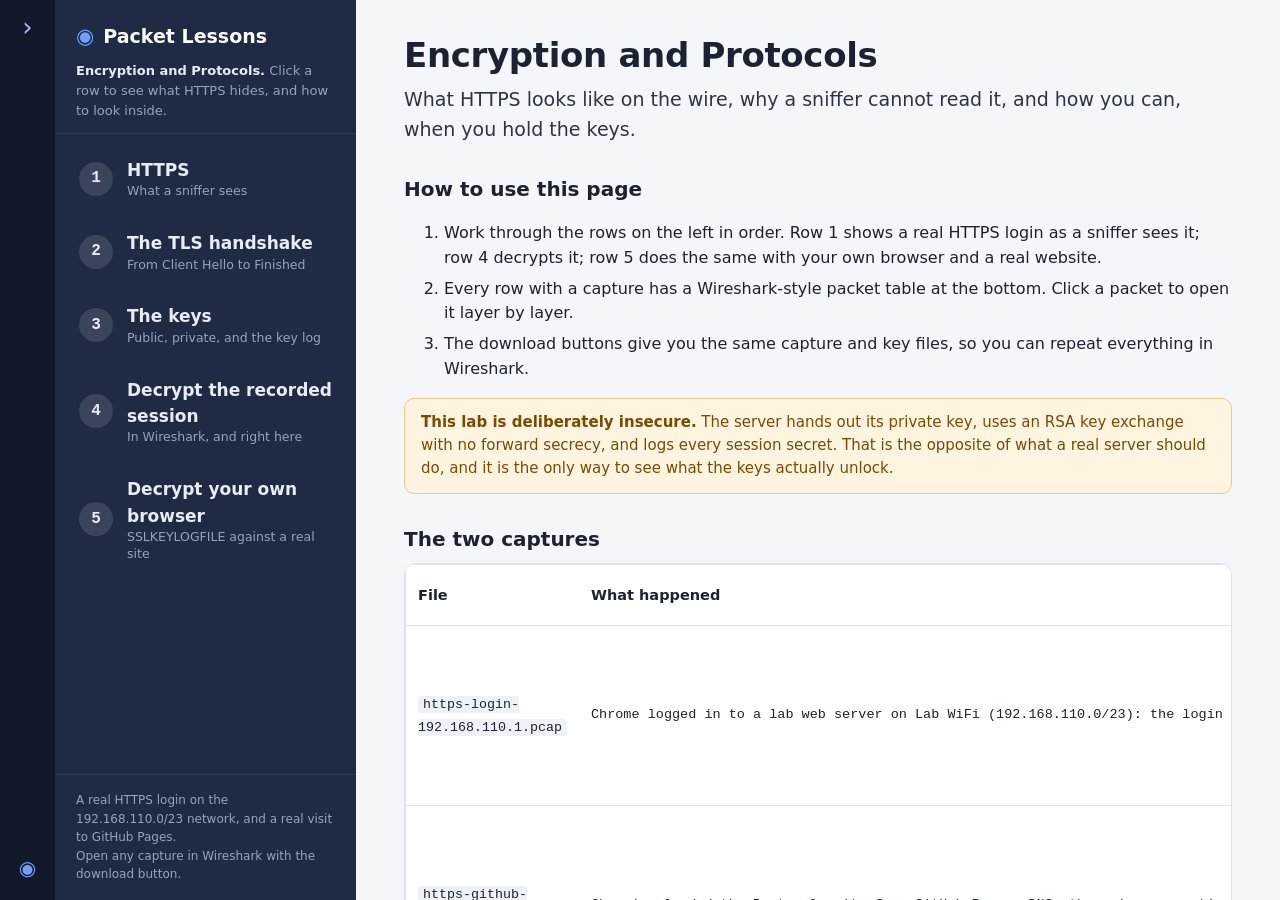
==== site/index.html @ d4c945ca "Encryption and Protocols: HTTPS demo container plus a static companion site for GitHub Pages The con" ====
<!DOCTYPE html>
<html lang="en">
<head>
  <meta charset="utf-8">
  <meta name="viewport" content="width=device-width, initial-scale=1">
  <title>Encryption and Protocols</title>
  <link rel="stylesheet" href="style.css">
</head>
<body>
  <div class="app">
    <button id="menu-btn" class="rail" type="button" aria-label="Open site menu" aria-expanded="false" aria-controls="sitemenu">
      <span class="rail-chevron" aria-hidden="true">&#8250;</span>
      <span class="rail-logo" aria-hidden="true">&#9673;</span>
    </button>
    <nav id="sitemenu" class="sitemenu" aria-label="Sites"></nav>
    <aside class="side">
      <div class="brand">
        <a href="#" class="brand-link"><span class="logo" aria-hidden="true">&#9673;</span><span>Packet Lessons</span></a>
        <p class="brand-sub"><b>Encryption and Protocols.</b> Click a row to see what HTTPS hides, and how to look inside.</p>
      </div>
      <nav id="nav" class="nav" aria-label="Lessons"></nav>
      <div class="side-foot">
        A real HTTPS login on the <span id="net-cidr">lab</span> network, and a real visit to GitHub Pages.<br>
        Open any capture in Wireshark with the download button.
      </div>
    </aside>
    <main id="main" class="main" aria-live="polite"></main>
  </div>

  <script src="pcap.js"></script>
  <script src="tls.js"></script>
  <script src="lessons.js"></script>
  <script src="app.js"></script>
</body>
</html>
---- site/style.css ----
/* Packet Lessons: two-column teaching layout */

:root {
  --ink: #1b2233;
  --muted: #5b6577;
  --line: #dde3ec;
  --bg: #f4f6fa;
  --panel: #ffffff;
  --side: #1f2a44;
  --side-ink: #e8ecf5;
  --side-muted: #97a3bd;
  --accent: #2f6fed;
  --accent-soft: #e6eefc;
  --mono: ui-monospace, "SF Mono", Menlo, Consolas, "Liberation Mono", monospace;
  --sans: system-ui, -apple-system, "Segoe UI", Roboto, Ubuntu, sans-serif;
}

* { box-sizing: border-box; }
html, body { height: 100%; margin: 0; }
body { font-family: var(--sans); color: var(--ink); background: var(--bg); font-size: 16px; line-height: 1.55; }

.app { display: grid; grid-template-columns: 56px 300px 1fr; height: 100vh; position: relative; overflow: hidden; }

/* ---------- left column ---------- */

.side { background: var(--side); color: var(--side-ink); display: flex; flex-direction: column; overflow-y: auto; }
.brand { padding: 20px 20px 12px; border-bottom: 1px solid rgba(255,255,255,.08); }
.brand-link { color: #fff; text-decoration: none; font-weight: 700; font-size: 19px; display: flex; align-items: center; gap: 9px; }
.logo { color: #6ea0ff; font-size: 21px; }
.brand-sub { margin: 8px 0 0; color: var(--side-muted); font-size: 13px; }
.brand-sub b { color: var(--side-ink); }

/* ---------- full-height rail with the expanding site menu ---------- */

.rail {
  position: relative; z-index: 30; background: #111827; color: var(--side-ink);
  display: flex; flex-direction: column; align-items: center; padding: 14px 0 16px; gap: 14px;
  border: 0; border-right: 1px solid rgba(255,255,255,.08); font: inherit; cursor: pointer;
  transition: background .15s;
}
.rail:hover { background: #172035; }
.rail:focus-visible { outline: 2px solid #6ea0ff; outline-offset: -3px; }
.rail.open { background: #172035; }
.rail-chevron { font-size: 26px; line-height: 1; color: #9dbcff; transition: transform .22s ease; }
.rail.open .rail-chevron { transform: rotate(180deg); }
.rail-logo { margin-top: auto; color: #6ea0ff; font-size: 20px; }

/* The panel lives under the rail and slides out from beneath it, top to bottom. */
.sitemenu {
  position: absolute; top: 0; bottom: 0; left: 56px; width: 272px; z-index: 25;
  background: #111827; border-right: 1px solid rgba(255,255,255,.12);
  box-shadow: 10px 0 30px rgba(0,0,0,.35); padding: 18px 12px;
  display: flex; flex-direction: column; gap: 4px;
  visibility: hidden; opacity: 0; transform: translateX(-100%);
  transition: transform .22s ease, opacity .18s ease, visibility 0s linear .22s;
}
.sitemenu.open { visibility: visible; opacity: 1; transform: none; transition-delay: 0s; }
.sitemenu-title { font-size: 11px; text-transform: uppercase; letter-spacing: .1em; color: var(--side-muted); padding: 4px 12px 8px; }
.menu-item {
  display: flex; align-items: center; justify-content: space-between; gap: 10px;
  padding: 11px 12px; border-radius: 8px; color: var(--side-ink); text-decoration: none; font-size: 15px; font-weight: 600;
}
a.menu-item:hover { background: rgba(255,255,255,.08); }
a.menu-item:focus-visible { outline: 2px solid #6ea0ff; outline-offset: -2px; }
.menu-item.current { color: #fff; background: rgba(47,111,237,.25); }
.menu-item small { flex: 0 0 auto; white-space: nowrap; font-size: 10px; font-weight: 600; text-transform: uppercase; letter-spacing: .05em; border-radius: 5px; padding: 2px 6px; background: rgba(255,255,255,.1); color: var(--side-muted); }
.menu-item.current small { color: #cfe0ff; background: rgba(47,111,237,.35); }
.menu-item.soon { color: var(--side-muted); cursor: default; }
.sitemenu-foot { margin-top: auto; font-size: 12px; color: var(--side-muted); padding: 8px 12px; }

.nav { padding: 10px; display: flex; flex-direction: column; gap: 4px; }
.row {
  display: flex; align-items: center; gap: 14px; width: 100%; text-align: left;
  background: transparent; border: 1px solid transparent; border-radius: 10px;
  color: var(--side-ink); padding: 12px 12px; cursor: pointer; font: inherit;
  transition: background .12s;
}
.row:hover { background: rgba(255,255,255,.07); }
.row:focus-visible { outline: 2px solid #6ea0ff; outline-offset: 1px; }
.row.active { background: var(--accent); border-color: var(--accent); color: #fff; }
.row .num {
  flex: 0 0 34px; height: 34px; border-radius: 50%; display: grid; place-items: center;
  background: rgba(255,255,255,.12); font-weight: 700; font-family: var(--mono);
}
.row.active .num { background: rgba(255,255,255,.25); }
.row .text { display: flex; flex-direction: column; min-width: 0; }
.row .title { font-weight: 700; font-size: 17px; }
.row .sub { font-size: 12.5px; color: var(--side-muted); line-height: 1.35; }
.row.active .sub { color: rgba(255,255,255,.85); }
.side-foot { margin-top: auto; padding: 16px 20px; font-size: 12px; color: var(--side-muted); border-top: 1px solid rgba(255,255,255,.08); }

/* ---------- right column ---------- */

.main { overflow-y: auto; padding: 36px 48px 80px; }
.lesson, .welcome { max-width: 960px; margin: 0 auto; }

h1 { font-size: 34px; margin: 0 0 8px; line-height: 1.15; letter-spacing: -.01em; }
h1 small { display: block; font-size: 17px; font-weight: 500; color: var(--muted); margin-top: 4px; }
h2 { font-size: 20px; margin: 30px 0 8px; }
.crumb { color: var(--muted); font-size: 13px; text-transform: uppercase; letter-spacing: .08em; margin: 0 0 6px; }
.lead { font-size: 19px; color: #2c3547; margin: 10px 0 18px; }
p { margin: 0 0 12px; }
code { font-family: var(--mono); font-size: .92em; background: #eef1f6; padding: 1px 5px; border-radius: 4px; }

.facts { display: grid; grid-template-columns: 1fr 1fr; gap: 12px; margin: 12px 0 8px; }
.facts > div { background: var(--panel); border: 1px solid var(--line); border-radius: 10px; padding: 12px 14px; }
.facts .k { display: block; font-size: 12px; text-transform: uppercase; letter-spacing: .06em; color: var(--muted); margin-bottom: 4px; }
.facts .v { font-size: 14.5px; }

section { margin-bottom: 6px; }
.lookfor li { margin-bottom: 6px; }

/* welcome */
.welcome ol li, .welcome ul li { margin-bottom: 6px; }
table.lab { border-collapse: collapse; font-size: 14.5px; background: var(--panel); border: 1px solid var(--line); border-radius: 8px; }
table.lab th, table.lab td { text-align: left; padding: 8px 12px; border-bottom: 1px solid var(--line); }
table.lab td:nth-child(2), table.lab td:nth-child(3) { font-family: var(--mono); font-size: 13.5px; white-space: nowrap; }
table.lab td.note { color: var(--muted); font-size: 13px; }
table.lab { width: 100%; }
.banner { border-radius: 10px; padding: 12px 16px; margin: 0 0 12px; font-size: 15px; border: 1px solid; }
.banner.ok { background: #e6f7ec; border-color: #9ad4ae; color: #14532d; }
.banner.warn { background: #fff4e0; border-color: #f0c882; color: #7a4a00; }
table.lab.live tr.primary td { background: #f3f7ff; }
.tag { display: inline-block; font-family: var(--sans); font-size: 11px; background: var(--accent-soft); color: var(--accent); border-radius: 6px; padding: 1px 7px; margin-left: 6px; vertical-align: middle; }
.tag.off { background: #fbeaea; color: #b3261e; }
table.lab.live { border: 0; width: 100%; }
table.lab.live td { font-family: var(--mono); font-size: 13px; white-space: nowrap; }
table.lab.live td:first-child, table.lab.live td:nth-child(2) { font-family: var(--sans); font-size: 14px; }
.netfacts { grid-template-columns: repeat(3, 1fr); }
.netfacts .v { font-family: var(--mono); font-size: 14px; }
@media (max-width: 860px) { .netfacts { grid-template-columns: 1fr; } }

/* ---------- sequence diagram ---------- */

.diagram { background: var(--panel); border: 1px solid var(--line); border-radius: 12px; padding: 12px 8px; overflow-x: auto; }
svg.seq { width: 100%; height: auto; display: block; margin: 0 auto; font-family: var(--sans); color: var(--accent); }
svg.seq .actor { font-size: 15px; font-weight: 700; fill: var(--ink); }
svg.seq .addr { font-size: 12px; fill: var(--muted); font-family: var(--mono); }
svg.seq .life { stroke: var(--line); stroke-width: 2; }
svg.seq .msg { stroke: currentColor; stroke-width: 2; }
svg.seq .msg.dashed { stroke-dasharray: 5 4; color: #7b8aa8; }
svg.seq .msg.bcast { color: #d9762b; }
svg.seq .origin { fill: #d9762b; }
svg.seq marker.arrow path { fill: var(--accent); }
svg.seq marker.arrow-bcast path { fill: #d9762b; }
svg.seq marker.arrow-dashed path { fill: #7b8aa8; }
svg.seq .label { font-size: 12.5px; fill: var(--ink); }
svg.seq .stepno { font-size: 11px; fill: var(--muted); font-family: var(--mono); }

/* ---------- packet assembly animation ---------- */

.asm { background: var(--panel); border: 1px solid var(--line); border-radius: 12px; padding: 16px 18px 14px; margin: 6px 0 16px; }
.asm-caption { display: flex; align-items: flex-start; gap: 12px; min-height: 52px; margin-bottom: 12px; font-size: 15px; }
.asm-dots { display: flex; gap: 5px; padding-top: 7px; flex: 0 0 auto; }
.asm-dots i { width: 8px; height: 8px; border-radius: 50%; background: var(--line); transition: background .3s; }
.asm-dots i.on { background: var(--accent); }
.asm-text { flex: 1; }

.asm-bar { display: flex; justify-content: flex-end; align-items: stretch; height: 158px; gap: 0; overflow: hidden; }
.seg {
  flex: 0 0 0%; opacity: 0; min-width: 0; overflow: hidden;
  border: 2px solid transparent; border-radius: 8px; padding: 8px 8px 6px;
  transition: flex-basis .7s cubic-bezier(.2,.8,.2,1), opacity .5s;
  white-space: nowrap; line-height: 1.35;
}
.seg:not(.on) { padding-left: 0; padding-right: 0; border-left-width: 0; border-right-width: 0; margin-left: 0; }
.seg.on { flex-basis: var(--w); opacity: 1; margin-left: 3px; }
.seg-name { font-weight: 700; font-size: 13.5px; }
.seg-bytes { font-family: var(--mono); font-size: 12px; opacity: .75; margin-bottom: 6px; }
.seg-fields { display: flex; flex-direction: column; gap: 2px; font-family: var(--mono); font-size: 11.5px; }
.seg-fields span { overflow: hidden; text-overflow: ellipsis; }
.seg-eth  { background: #e9f2ff; border-color: #8fb4ee; }
.seg-ip   { background: #e7e6ff; border-color: #a29ce8; }
.seg-icmp { background: #fce0ff; border-color: #d98ee6; }
.seg-data { background: #f2f4f7; border-color: #c4ccd8; }
.seg-udp  { background: #daeeff; border-color: #7fb6e8; }
.seg-tcp  { background: #e7e6ff; border-color: #a29ce8; }
.seg-opts { background: #f1f0ff; border-color: #c2bdf0; }
.seg-arp  { background: #faf0d7; border-color: #e0c27a; }
.seg-pad  { background: #f7f7f7; border-color: #d0d0d0; color: #6b7280; }
.seg-ghost { background: repeating-linear-gradient(45deg, #fff, #fff 6px, #fbeaea 6px, #fbeaea 12px); border: 2px dashed #d9534f; color: #b3261e; }
.seg-ghost .seg-name { text-decoration: line-through; }

.asm-total { margin-top: 10px; font-size: 13.5px; color: var(--muted); text-align: right; }
.asm-total b { color: var(--ink); font-family: var(--mono); font-size: 15px; }
.asm.done .asm-bar { animation: asm-send 1.2s ease-in-out; }
@keyframes asm-send { 0% { transform: translateX(0); } 50% { transform: translateX(14px); } 100% { transform: translateX(0); } }

@media (max-width: 860px) {
  .asm-bar { height: 176px; }
  .seg-fields { font-size: 10.5px; }
}

/* ---------- packet table ---------- */

.packets-head { display: flex; align-items: center; justify-content: space-between; gap: 12px; }
.dl {
  background: var(--accent); color: #fff; text-decoration: none; font-weight: 600; font-size: 14px;
  padding: 8px 14px; border-radius: 8px; white-space: nowrap;
}
.dl:hover { background: #245bd0; }
.hint { color: var(--muted); font-size: 13.5px; margin: 4px 0 10px; }

.table-wrap { background: var(--panel); border: 1px solid var(--line); border-radius: 12px; overflow-x: auto; }
table.pk { border-collapse: collapse; width: 100%; font-family: var(--mono); font-size: 13px; }
table.pk thead th {
  position: sticky; top: 0; background: #eef1f6; text-align: left; padding: 8px 10px;
  font-weight: 700; border-bottom: 1px solid var(--line); font-family: var(--sans); font-size: 12.5px;
}
table.pk td { padding: 6px 10px; border-bottom: 1px solid #edf0f5; white-space: nowrap; vertical-align: top; }
table.pk td.n, table.pk td.t { text-align: right; color: var(--muted); }
table.pk td.p { font-weight: 700; }
table.pk td.info { white-space: normal; min-width: 260px; }
tr.pkt { cursor: pointer; }
tr.pkt:hover td { filter: brightness(.96); }
tr.pkt:focus-visible { outline: 2px solid var(--accent); outline-offset: -2px; }
tr.pkt.open td { font-weight: 600; }

/* Wireshark-like row tints, by protocol */
tr.proto-icmp td { background: #fce0ff; }
tr.proto-arp  td { background: #faf0d7; }
tr.proto-tcp  td { background: #e7e6ff; }
tr.proto-udp  td { background: #daeeff; }
tr.proto-dns  td { background: #daeeff; }
tr.proto-dhcp td { background: #d6f0f8; }
tr.proto-http td { background: #e4ffc7; }

tr.proto-tftp td { background: #ffe8d1; }

tr.fold td { background: #fff; text-align: center; padding: 6px; }
.fold-btn { font: inherit; font-size: 13.5px; color: var(--accent); background: var(--accent-soft); border: 1px solid #c9d8f7; border-radius: 8px; padding: 6px 14px; cursor: pointer; }
.fold-btn:hover { background: #d8e5fb; }
img.rebuilt { display: block; max-width: 100%; border-radius: 12px; border: 1px solid var(--line); box-shadow: 0 6px 24px rgba(31,42,68,.15); }

tr.det td { background: #fbfcfe; padding: 0; white-space: normal; }
.det-inner { padding: 10px 14px 14px 46px; font-family: var(--sans); font-size: 14px; }
.frame-line { color: var(--muted); font-size: 13px; margin-bottom: 8px; }
.sec { margin-top: 8px; border-left: 3px solid var(--accent-soft); padding-left: 12px; }
.sec-title { font-weight: 700; margin-bottom: 4px; }
table.kv { border-collapse: collapse; }
table.kv th { text-align: left; font-weight: 500; color: var(--muted); padding: 2px 16px 2px 0; white-space: nowrap; vertical-align: top; }
table.kv td { padding: 2px 0; font-family: var(--mono); font-size: 13px; }
.loading, .error { padding: 16px; margin: 0; color: var(--muted); }
.error { color: #b3261e; }

/* ---------- small screens ---------- */

@media (max-width: 860px) {
  .app { grid-template-columns: 1fr; height: auto; overflow: visible; }
  .rail { flex-direction: row; padding: 10px 14px; gap: 12px; position: sticky; top: 0; width: 100%; }
  .rail-chevron { transform: rotate(90deg); }
  .rail.open .rail-chevron { transform: rotate(-90deg); }
  .rail-logo { margin-top: 0; margin-left: auto; }
  .sitemenu { position: fixed; top: 50px; bottom: auto; left: 0; width: 100%; transform: translateY(-110%); box-shadow: 0 12px 30px rgba(0,0,0,.35); }
  .side { position: static; }
  .nav { flex-direction: row; overflow-x: auto; }
  .row { min-width: 180px; }
  .side-foot { display: none; }
  .main { padding: 24px 18px 60px; }
  .facts { grid-template-columns: 1fr; }
  h1 { font-size: 28px; }
}

/* ---------- Encryption and Protocols: extra pieces ---------- */
.steps { padding-left: 22px; margin: 6px 0 14px; }
.steps li { margin-bottom: 8px; }
.keyfile { background: #0f172a; color: #e2e8f0; font-family: ui-monospace, Menlo, Consolas, monospace; font-size: 12px; line-height: 1.5; padding: 12px 14px; border-radius: 10px; overflow-x: auto; white-space: pre; margin: 8px 0 14px; }
.files { display: flex; flex-wrap: wrap; align-items: center; gap: 6px 10px; margin: 6px 0 14px; }
.file-note { color: var(--muted, #5b6577); font-size: 13px; margin-right: 14px; }
.dl-group { display: flex; flex-wrap: wrap; gap: 8px; }
.dl.alt { background: #d9762b; }
table.compare th { text-align: left; }
table.compare td, table.compare th { vertical-align: top; }
.hex { font-family: ui-monospace, Menlo, Consolas, monospace; font-size: 12px; white-space: pre; margin: 0; overflow-x: auto; }
.welcome .banner { margin: 14px 0 20px; }

/* decrypted view, in the spirit of Wireshark's Follow Stream: client red, server blue */
.decrypt { margin: 10px 0 16px; }
.dec-head { display: flex; align-items: center; gap: 12px; flex-wrap: wrap; margin-bottom: 10px; }
.dec-key { font-size: 13px; font-weight: 600; padding: 4px 10px; border-radius: 999px; }
.dec-key.ok { background: #e6f7ec; color: #14532d; border: 1px solid #9ad4ae; }
.dec-key.bad { background: #fdecec; color: #7f1d1d; border: 1px solid #f3b4b4; }
.key-toggle { font: inherit; font-size: 13px; padding: 5px 12px; border-radius: 8px; border: 1px solid var(--line, #dde3ec); background: #fff; cursor: pointer; }
.key-toggle:hover { border-color: var(--accent, #2f6fed); color: var(--accent, #2f6fed); }
.conn { border: 1px solid var(--line, #dde3ec); border-radius: 12px; margin-bottom: 12px; overflow: hidden; background: #fff; }
.conn.failed { border-color: #f3b4b4; }
.conn-head { background: #f4f6fa; padding: 8px 12px; font-size: 13px; display: flex; flex-wrap: wrap; gap: 4px 10px; align-items: baseline; }
.conn-status { margin-left: auto; color: var(--muted, #5b6577); }
.conn.failed .conn-status { color: #b91c1c; }
.msgs { padding: 8px 12px; }
.msg { margin: 6px 0; font-size: 13px; }
.msg.meta { color: var(--muted, #5b6577); }
.msg.fail { color: #b91c1c; }
.msg.http { border-left: 4px solid; border-radius: 6px; padding: 6px 10px; margin: 8px 0; }
.msg.http.c { border-color: #c0392b; background: #fff5f4; }
.msg.http.s { border-color: #2f6fed; background: #f1f5ff; }
.msg .msg-title { font-weight: 600; font-size: 12px; text-transform: uppercase; letter-spacing: .04em; color: var(--muted, #5b6577); margin: 4px 0; }
.msg-frame { font-weight: 400; text-transform: none; letter-spacing: 0; color: var(--muted, #5b6577); font-size: 12px; }
.msg-note { font-weight: 400; text-transform: none; letter-spacing: 0; }
.msg pre { font-family: ui-monospace, Menlo, Consolas, monospace; font-size: 12px; line-height: 1.45; white-space: pre-wrap; word-break: break-all; margin: 2px 0 4px; }
.msg pre.body { max-height: 260px; overflow: auto; }
.msg mark { background: #ffe66d; color: #1b2233; padding: 0 3px; border-radius: 3px; font-weight: 700; }
.more-btn { font: inherit; font-size: 12px; padding: 3px 10px; border-radius: 6px; border: 1px solid var(--line, #dde3ec); background: #fff; cursor: pointer; margin-bottom: 4px; }
table.compare td { font-family: inherit; }
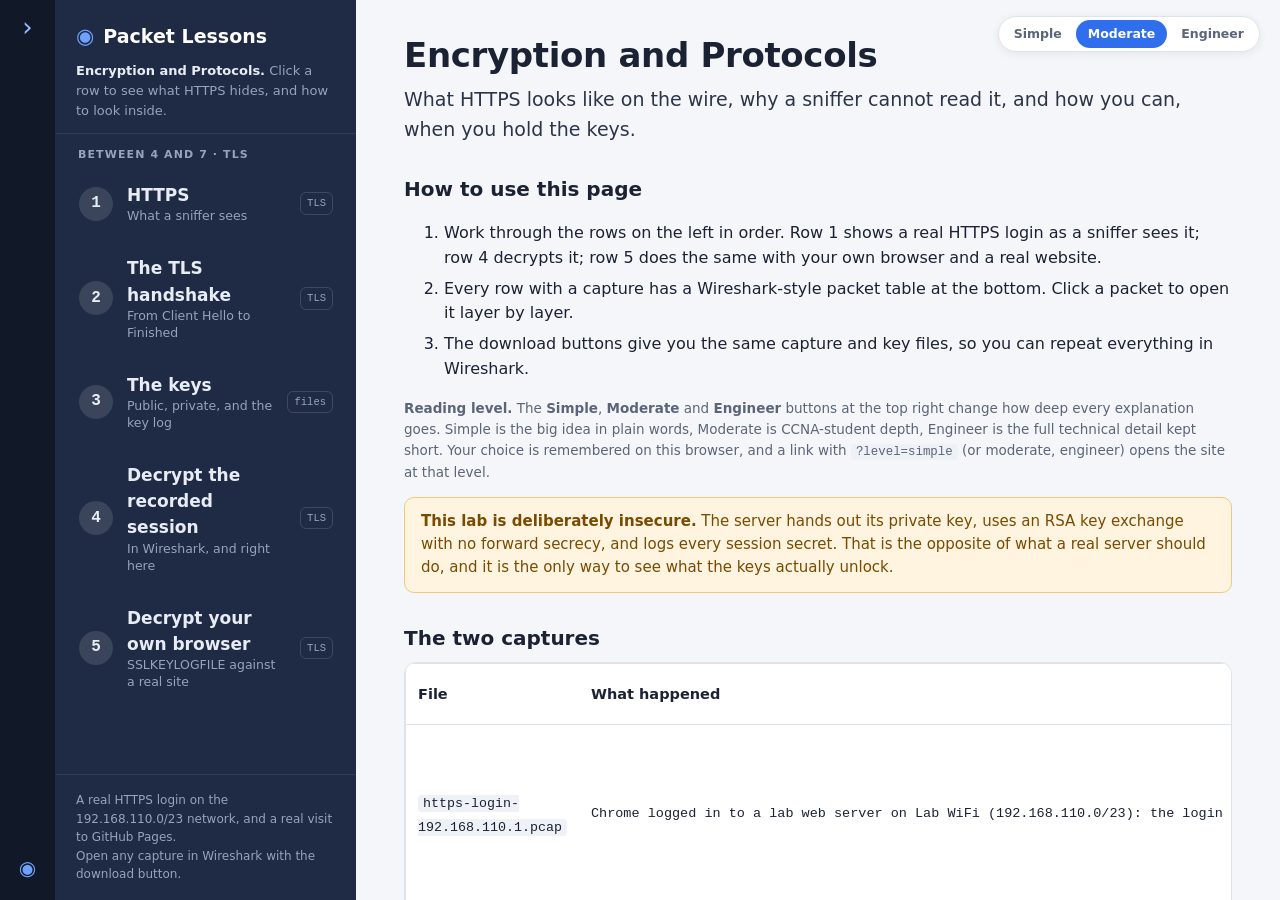
==== commit 800706a2: "Reading level toggle (Simple | Moderate | Engineer) on the static site, sidebar grouped by layer" ====
--- a/site/index.html
+++ b/site/index.html
@@ -24,12 +24,13 @@
         Open any capture in Wireshark with the download button.
       </div>
     </aside>
-    <main id="main" class="main" aria-live="polite"></main>
+    <main id="main" class="main"><div class="level-bar-wrap" id="level-bar"></div><div id="content" aria-live="polite"></div></main>
   </div>
 
   <script src="pcap.js"></script>
   <script src="tls.js"></script>
   <script src="lessons.js"></script>
+  <script src="level.js"></script>
   <script src="app.js"></script>
 </body>
 </html>
--- a/site/style.css
+++ b/site/style.css
@@ -185,6 +185,21 @@
 .asm-total b { color: var(--ink); font-family: var(--mono); font-size: 15px; }
 .asm.done .asm-bar { animation: asm-send 1.2s ease-in-out; }
 @keyframes asm-send { 0% { transform: translateX(0); } 50% { transform: translateX(14px); } 100% { transform: translateX(0); } }
+
+/* animation controls (pause, back, forward) */
+.asm-foot { display: flex; justify-content: space-between; align-items: center; gap: 12px; flex-wrap: wrap; margin-top: 10px; }
+.asm-foot .asm-total { margin-top: 0; }
+.asm-ctl { display: flex; align-items: center; gap: 6px; }
+.asm-btn { width: 36px; height: 30px; padding: 0; border: 1px solid var(--line); background: var(--panel); color: var(--ink); border-radius: 8px; cursor: pointer; font-size: 12px; line-height: 1; display: inline-flex; align-items: center; justify-content: center; }
+.asm-btn:hover { border-color: var(--accent); color: var(--accent); }
+.asm-btn:focus-visible { outline: 2px solid var(--accent); outline-offset: 2px; }
+.asm-toggle { font-size: 11px; letter-spacing: -2px; }
+.asm.paused .asm-toggle { letter-spacing: 0; font-size: 12px; }
+.asm-step { font-family: var(--mono); font-size: 12.5px; color: var(--muted); margin-left: 6px; }
+.asm.paused .asm-step::after { content: ', paused'; }
+.asm-dots i { cursor: pointer; }
+.asm-dots i:hover { background: var(--accent-soft); }
+.asm-dots i.on:hover { background: var(--accent); }
 
 @media (max-width: 860px) {
   .asm-bar { height: 176px; }
@@ -302,3 +317,39 @@
 .msg mark { background: #ffe66d; color: #1b2233; padding: 0 3px; border-radius: 3px; font-weight: 700; }
 .more-btn { font: inherit; font-size: 12px; padding: 3px 10px; border-radius: 6px; border: 1px solid var(--line, #dde3ec); background: #fff; cursor: pointer; margin-bottom: 4px; }
 table.compare td { font-family: inherit; }
+
+.cmd { background: #0f172a; color: #e2e8f0; font-family: ui-monospace, Menlo, Consolas, monospace; font-size: 13px; padding: 12px 14px; border-radius: 10px; overflow-x: auto; white-space: pre; margin: 8px 0 10px; user-select: all; }
+
+/* ---------- one frame from a capture, shown inline ---------- */
+.peek { margin: 6px 0 16px; }
+.peek-head { font-size: 13.5px; color: var(--muted); margin-bottom: 8px; }
+.peek-text { margin-top: 12px; }
+pre.plain { background: #0f172a; color: #e2e8f0; font-family: var(--mono); font-size: 13px; line-height: 1.45; padding: 12px 14px; border-radius: 10px; overflow-x: auto; margin: 6px 0 0; white-space: pre; }
+.peek-text .hint { margin-top: 8px; }
+
+/* ---------- reading level (Simple | Moderate | Engineer) and layer groups in the sidebar ---------- */
+
+.level-bar-wrap { position: sticky; top: 0; height: 0; display: flex; justify-content: flex-end; align-items: flex-start; z-index: 5; pointer-events: none; }
+.level-bar {
+  pointer-events: auto; display: inline-flex; gap: 2px; padding: 3px; margin: -20px -28px 0 0;
+  background: var(--panel); border: 1px solid var(--line); border-radius: 999px; box-shadow: 0 2px 8px rgba(27,34,51,.08);
+}
+.level-btn {
+  height: 28px; padding: 0 12px; border: 0; border-radius: 999px; background: transparent; color: var(--muted);
+  cursor: pointer; font: inherit; font-size: 12.5px; font-weight: 600; line-height: 1;
+}
+.level-btn:hover { color: var(--accent); background: var(--accent-soft); }
+.level-btn[aria-pressed="true"] { background: var(--accent); color: #fff; }
+.level-btn:focus-visible { outline: 2px solid var(--accent); outline-offset: 2px; }
+
+.nav-group { margin: 12px 12px 2px; font-size: 11px; font-weight: 700; letter-spacing: .1em; text-transform: uppercase; color: var(--side-muted); }
+.nav-group:first-child { margin-top: 2px; }
+.row .lay { flex: 0 0 auto; margin-left: auto; font-family: var(--mono); font-size: 10.5px; color: var(--side-muted); border: 1px solid rgba(255,255,255,.14); border-radius: 6px; padding: 2px 6px; }
+.row.active .lay { color: #fff; border-color: rgba(255,255,255,.4); }
+
+@media (max-width: 860px) {
+  .level-bar-wrap { position: fixed; top: 58px; right: 12px; left: auto; height: auto; z-index: 25; }
+  .level-bar { margin: 0; }
+  .level-btn { padding: 0 9px; font-size: 12px; }
+  .nav-group { display: none; }
+}
